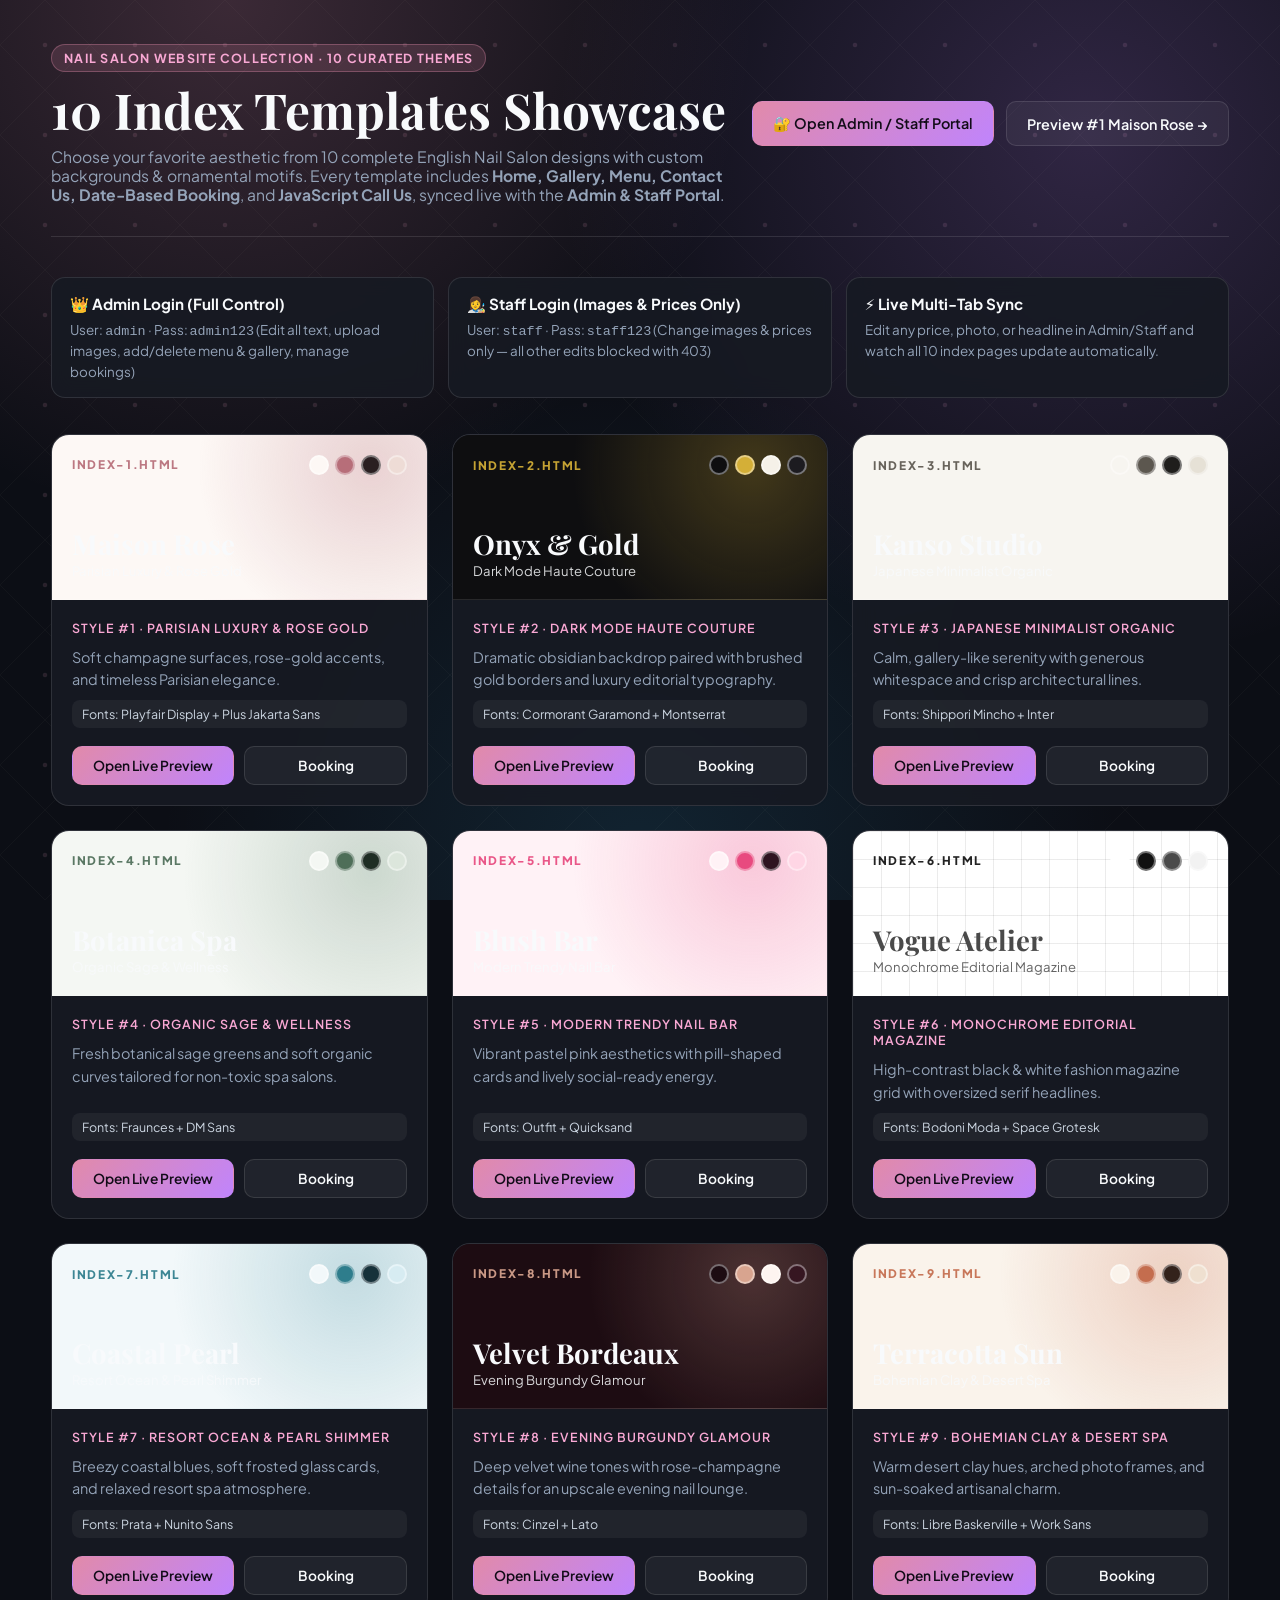
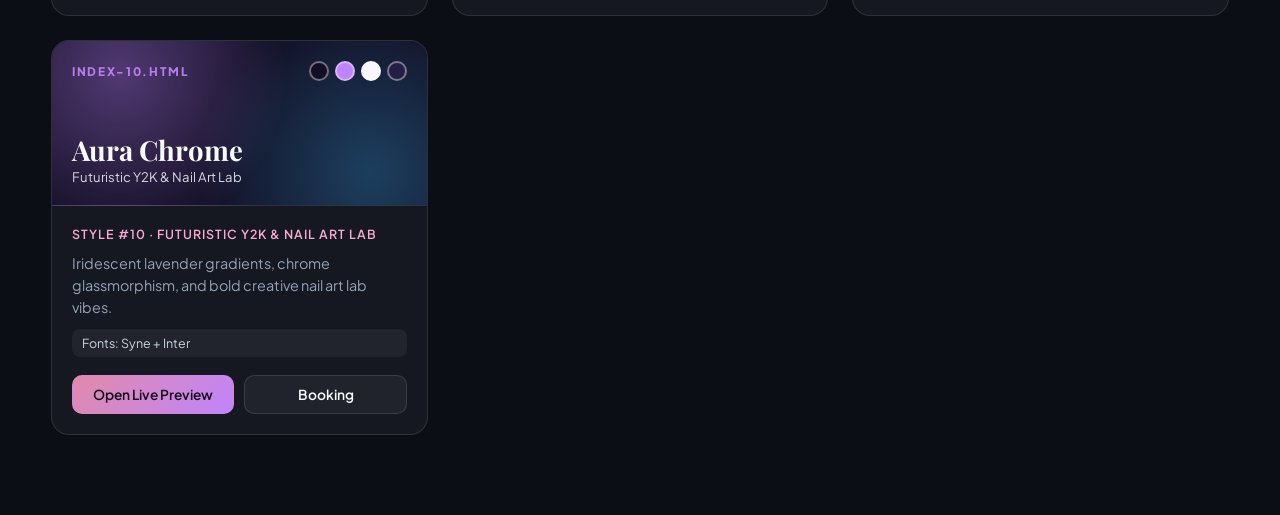
==== index.html @ 6213a68a "feat: add 10 themed Nail Salon index templates with backgrounds, motifs, and Admin/Staff portal" ====
<!DOCTYPE html>
<html lang="en">
<head>
  <meta charset="UTF-8" />
  <meta name="viewport" content="width=device-width, initial-scale=1.0" />
  <title>Nails Salon — 10 Index Design Showcase</title>
  <link rel="preconnect" href="https://fonts.googleapis.com" />
  <link rel="preconnect" href="https://fonts.gstatic.com" crossorigin />
  <link href="https://fonts.googleapis.com/css2?family=Playfair+Display:wght@600;700&family=Plus+Jakarta+Sans:wght@400;500;600;700&display=swap" rel="stylesheet" />
  <style>
    :root {
      --bg: #0c0e15;
      --surface: rgba(23, 26, 35, 0.9);
      --border: rgba(255, 255, 255, 0.11);
      --text: #f8fafc;
      --muted: #94a3b8;
      --accent: #e18aaa;
    }
    * { box-sizing: border-box; }
    body {
      margin: 0;
      font-family: 'Plus Jakarta Sans', system-ui, sans-serif;
      background-color: var(--bg);
      background-image:
        radial-gradient(circle at 18% 0%, rgba(225, 138, 170, 0.22), transparent 38%),
        radial-gradient(circle at 85% 15%, rgba(192, 132, 252, 0.2), transparent 40%),
        radial-gradient(circle at 50% 95%, rgba(56, 189, 248, 0.12), transparent 45%),
        url("data:image/svg+xml,%3Csvg xmlns='http://www.w3.org/2000/svg' width='90' height='90' viewBox='0 0 90 90'%3E%3Cg fill='none' stroke='%23ffffff' stroke-opacity='0.04' stroke-width='0.8'%3E%3Cpath d='M45 0 L90 45 L45 90 L0 45 Z'/%3E%3Ccircle cx='45' cy='45' r='2' fill='%23e18aaa' fill-opacity='0.14'/%3E%3C/g%3E%3C/svg%3E");
      background-attachment: fixed;
      color: var(--text);
      min-height: 100vh;
    }
    .wrap {
      width: min(1240px, 92vw);
      margin: 0 auto;
      padding: 44px 0 80px;
    }
    .topbar {
      display: flex;
      flex-wrap: wrap;
      align-items: center;
      justify-content: space-between;
      gap: 20px;
      padding-bottom: 32px;
      border-bottom: 1px solid var(--border);
      margin-bottom: 40px;
    }
    .badge {
      display: inline-block;
      background: rgba(225, 138, 170, 0.16);
      color: #f9a8d4;
      border: 1px solid rgba(225, 138, 170, 0.34);
      padding: 5px 12px;
      border-radius: 999px;
      font-size: 0.78rem;
      font-weight: 700;
      letter-spacing: 0.1em;
      text-transform: uppercase;
      margin-bottom: 10px;
    }
    h1 {
      font-family: 'Playfair Display', Georgia, serif;
      font-size: clamp(2rem, 4vw, 3.1rem);
      margin: 0 0 10px;
      line-height: 1.1;
    }
    .subtitle {
      color: var(--muted);
      max-width: 680px;
      margin: 0;
      font-size: 0.98rem;
    }
    .top-actions {
      display: flex;
      gap: 12px;
      flex-wrap: wrap;
    }
    .btn {
      display: inline-flex;
      align-items: center;
      gap: 8px;
      padding: 12px 20px;
      border-radius: 10px;
      font-weight: 600;
      font-size: 0.9rem;
      text-decoration: none;
      cursor: pointer;
      border: 1px solid transparent;
      transition: transform 0.18s ease, filter 0.2s ease;
    }
    .btn:hover { transform: translateY(-2px); }
    .btn-primary {
      background: linear-gradient(135deg, #e18aaa, #c084fc);
      color: #120c18;
    }
    .btn-outline {
      background: rgba(255, 255, 255, 0.05);
      border-color: var(--border);
      color: var(--text);
    }
    .info-strip {
      display: grid;
      grid-template-columns: repeat(auto-fit, minmax(220px, 1fr));
      gap: 14px;
      margin-bottom: 36px;
    }
    .info-pill {
      background: var(--surface);
      backdrop-filter: blur(10px);
      border: 1px solid var(--border);
      border-radius: 14px;
      padding: 16px 18px;
    }
    .info-pill strong { display: block; font-size: 0.95rem; margin-bottom: 4px; }
    .info-pill span { color: var(--muted); font-size: 0.84rem; }
    .grid {
      display: grid;
      grid-template-columns: repeat(auto-fill, minmax(340px, 1fr));
      gap: 24px;
    }
    .card {
      background: var(--surface);
      backdrop-filter: blur(12px);
      border: 1px solid var(--border);
      border-radius: 18px;
      overflow: hidden;
      display: flex;
      flex-direction: column;
      transition: transform 0.22s ease, border-color 0.22s ease, box-shadow 0.22s ease;
    }
    .card:hover {
      transform: translateY(-5px);
      border-color: rgba(225, 138, 170, 0.55);
      box-shadow: 0 18px 42px rgba(0, 0, 0, 0.35);
    }
    .preview-banner {
      height: 165px;
      padding: 20px;
      display: flex;
      flex-direction: column;
      justify-content: space-between;
      position: relative;
      border-bottom: 1px solid var(--border);
    }
    .preview-num {
      font-size: 0.74rem;
      font-weight: 800;
      letter-spacing: 0.14em;
      text-transform: uppercase;
      opacity: 0.92;
    }
    .preview-title {
      font-family: 'Playfair Display', Georgia, serif;
      font-size: 1.72rem;
      font-weight: 700;
    }
    .swatches { display: flex; gap: 6px; }
    .swatch {
      width: 20px;
      height: 20px;
      border-radius: 50%;
      border: 2px solid rgba(255, 255, 255, 0.4);
    }
    .card-body {
      padding: 20px;
      display: flex;
      flex-direction: column;
      gap: 10px;
      flex: 1;
    }
    .card-meta {
      font-size: 0.78rem;
      color: #f9a8d4;
      font-weight: 600;
      text-transform: uppercase;
      letter-spacing: 0.08em;
    }
    .card-desc {
      margin: 0;
      color: var(--muted);
      font-size: 0.9rem;
      line-height: 1.55;
      flex: 1;
    }
    .card-fonts {
      font-size: 0.78rem;
      color: #cbd5e1;
      background: rgba(255, 255, 255, 0.05);
      padding: 6px 10px;
      border-radius: 8px;
    }
    .card-actions {
      display: flex;
      gap: 10px;
      margin-top: 8px;
    }
    .card-actions .btn {
      flex: 1;
      justify-content: center;
      padding: 10px 14px;
      font-size: 0.86rem;
    }
  </style>
</head>
<body>
  <div class="wrap">
    <header class="topbar">
      <div>
        <span class="badge">Nail Salon Website Collection &middot; 10 Curated Themes</span>
        <h1>10 Index Templates Showcase</h1>
        <p class="subtitle">
          Choose your favorite aesthetic from 10 complete English Nail Salon designs with custom backgrounds &amp; ornamental motifs.
          Every template includes <strong>Home, Gallery, Menu, Contact Us, Date-Based Booking</strong>, and <strong>JavaScript Call Us</strong>,
          synced live with the <strong>Admin &amp; Staff Portal</strong>.
        </p>
      </div>
      <div class="top-actions">
        <a href="admin.html" class="btn btn-primary">🔐 Open Admin / Staff Portal</a>
        <a href="index-1.html" class="btn btn-outline">Preview #1 Maison Rose →</a>
      </div>
    </header>

    <section class="info-strip">
      <div class="info-pill">
        <strong>👑 Admin Login (Full Control)</strong>
        <span>User: <code>admin</code> &middot; Pass: <code>admin123</code> (Edit all text, upload images, add/delete menu &amp; gallery, manage bookings)</span>
      </div>
      <div class="info-pill">
        <strong>👩‍🎨 Staff Login (Images &amp; Prices Only)</strong>
        <span>User: <code>staff</code> &middot; Pass: <code>staff123</code> (Change images &amp; prices only — all other edits blocked with 403)</span>
      </div>
      <div class="info-pill">
        <strong>⚡ Live Multi-Tab Sync</strong>
        <span>Edit any price, photo, or headline in Admin/Staff and watch all 10 index pages update automatically.</span>
      </div>
    </section>

    <main class="grid" id="themes-grid"></main>
  </div>

  <script src="js/default-data.js"></script>
  <script>
    const PATTERNS = {
      1: `radial-gradient(circle at 85% 20%, rgba(183,110,121,0.28), transparent 50%), url("data:image/svg+xml,%3Csvg xmlns='http://www.w3.org/2000/svg' width='80' height='80' viewBox='0 0 80 80'%3E%3Cg fill='none' stroke='%23b76e79' stroke-opacity='0.18' stroke-width='1'%3E%3Cpath d='M40 8 C48 20,48 30,40 40 C32 30,32 20,40 8Z'/%3E%3Cpath d='M40 72 C48 60,48 50,40 40 C32 50,32 60,40 72Z'/%3E%3Cpath d='M8 40 C20 32,30 32,40 40 C30 48,20 48,8 40Z'/%3E%3Cpath d='M72 40 C60 32,50 32,40 40 C50 48,60 48,72 40Z'/%3E%3C/g%3E%3C/svg%3E")`,
      2: `radial-gradient(circle at 80% 20%, rgba(212,175,55,0.26), transparent 55%), url("data:image/svg+xml,%3Csvg xmlns='http://www.w3.org/2000/svg' width='60' height='60' viewBox='0 0 60 60'%3E%3Cpath d='M30 0 L60 30 L30 60 L0 30 Z' fill='none' stroke='%23d4af37' stroke-opacity='0.22'/%3E%3C/svg%3E")`,
      3: `url("data:image/svg+xml,%3Csvg xmlns='http://www.w3.org/2000/svg' width='64' height='32' viewBox='0 0 64 32'%3E%3Cg fill='none' stroke='%23524b42' stroke-opacity='0.16'%3E%3Cpath d='M0 32 A16 16 0 0 1 32 32 M6 32 A10 10 0 0 1 26 32'/%3E%3Cpath d='M32 32 A16 16 0 0 1 64 32 M38 32 A10 10 0 0 1 58 32'/%3E%3C/g%3E%3C/svg%3E")`,
      4: `radial-gradient(circle at 85% 25%, rgba(63,106,79,0.22), transparent 55%), url("data:image/svg+xml,%3Csvg xmlns='http://www.w3.org/2000/svg' width='70' height='70' viewBox='0 0 70 70'%3E%3Cpath d='M18 60 Q35 35 54 12' fill='none' stroke='%233f6a4f' stroke-opacity='0.2'/%3E%3Cpath d='M30 44 C18 40,18 28,32 32' fill='none' stroke='%233f6a4f' stroke-opacity='0.2'/%3E%3C/svg%3E")`,
      5: `radial-gradient(circle at 80% 20%, rgba(230,57,122,0.22), transparent 55%), url("data:image/svg+xml,%3Csvg xmlns='http://www.w3.org/2000/svg' width='60' height='60' viewBox='0 0 60 60'%3E%3Cpath d='M30 8 L32 15 L39 17 L32 19 L30 26 L28 19 L21 17 L28 15 Z' fill='%23e6397a' fill-opacity='0.22'/%3E%3C/svg%3E")`,
      6: `linear-gradient(to right, rgba(10,10,10,0.08) 1px, transparent 1px), linear-gradient(to bottom, rgba(10,10,10,0.08) 1px, transparent 1px)`,
      7: `radial-gradient(circle at 80% 20%, rgba(31,122,140,0.22), transparent 55%), url("data:image/svg+xml,%3Csvg xmlns='http://www.w3.org/2000/svg' width='80' height='40' viewBox='0 0 80 40'%3E%3Cpath d='M0 20 Q20 6 40 20 T80 20' fill='none' stroke='%231f7a8c' stroke-opacity='0.22'/%3E%3C/svg%3E")`,
      8: `radial-gradient(circle at 80% 20%, rgba(224,168,153,0.24), transparent 50%), url("data:image/svg+xml,%3Csvg xmlns='http://www.w3.org/2000/svg' width='64' height='64' viewBox='0 0 64 64'%3E%3Cpath d='M32 6 C42 18,42 26,32 32 C22 26,22 18,32 6Z M32 58 C42 46,42 38,32 32 C22 38,22 46,32 58Z' fill='none' stroke='%23e0a899' stroke-opacity='0.22'/%3E%3C/svg%3E")`,
      9: `radial-gradient(circle at 85% 20%, rgba(196,100,67,0.24), transparent 50%), url("data:image/svg+xml,%3Csvg xmlns='http://www.w3.org/2000/svg' width='70' height='70' viewBox='0 0 70 70'%3E%3Cpath d='M16 64 V32 A19 19 0 0 1 54 32 V64' fill='none' stroke='%23c46443' stroke-opacity='0.2'/%3E%3C/svg%3E")`,
      10: `radial-gradient(circle at 18% 20%, rgba(192,132,252,0.36), transparent 50%), radial-gradient(circle at 85% 80%, rgba(56,189,248,0.28), transparent 50%), url("data:image/svg+xml,%3Csvg xmlns='http://www.w3.org/2000/svg' width='64' height='64' viewBox='0 0 64 64'%3E%3Cpath d='M32 20 L34 30 L44 32 L34 34 L32 44 L30 34 L20 32 L30 30 Z' fill='%23f472b6' fill-opacity='0.34'/%3E%3C/svg%3E")`
    };

    const grid = document.getElementById('themes-grid');
    grid.innerHTML = window.NAIL_SALON_THEMES.map((t) => {
      const [bg, accent, text] = t.palette;
      const bgSize = t.id === 6 ? 'background-size: 28px 28px;' : '';
      return `
        <article class="card">
          <div class="preview-banner" style="background-color:${bg};background-image:${PATTERNS[t.id]};${bgSize}color:${text};">
            <div style="display:flex;justify-content:space-between;align-items:center;">
              <span class="preview-num" style="color:${accent};">INDEX-${t.id}.HTML</span>
              <div class="swatches">
                ${t.palette.map((c) => `<span class="swatch" style="background:${c};" title="${c}"></span>`).join('')}
              </div>
            </div>
            <div>
              <div class="preview-title">${t.name}</div>
              <div style="font-size:0.82rem;opacity:0.85;">${t.style}</div>
            </div>
          </div>
          <div class="card-body">
            <div class="card-meta">Style #${t.id} &middot; ${t.style}</div>
            <p class="card-desc">${t.description}</p>
            <div class="card-fonts">Fonts: ${t.fonts}</div>
            <div class="card-actions">
              <a href="${t.file}" class="btn btn-primary">Open Live Preview</a>
              <a href="${t.file}#booking" class="btn btn-outline">Booking</a>
            </div>
          </div>
        </article>
      `;
    }).join('');
  </script>
</body>
</html>
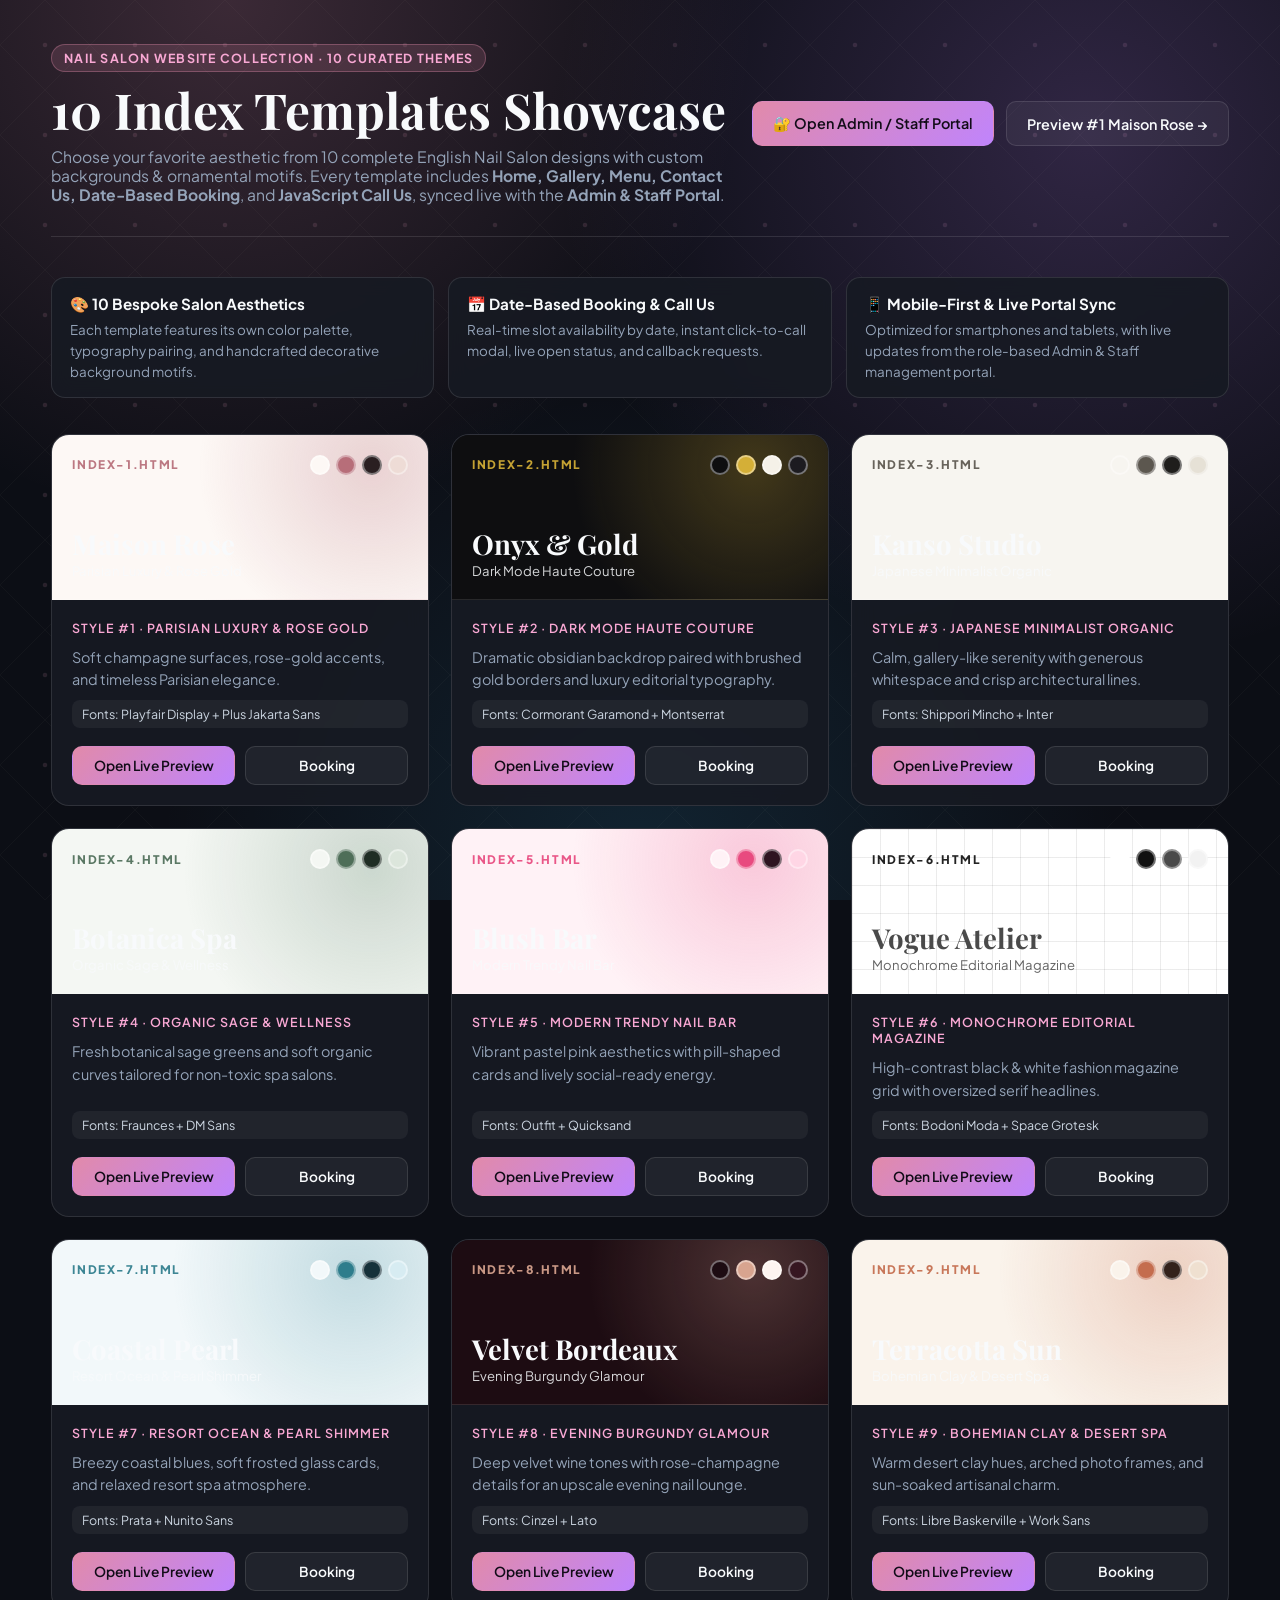
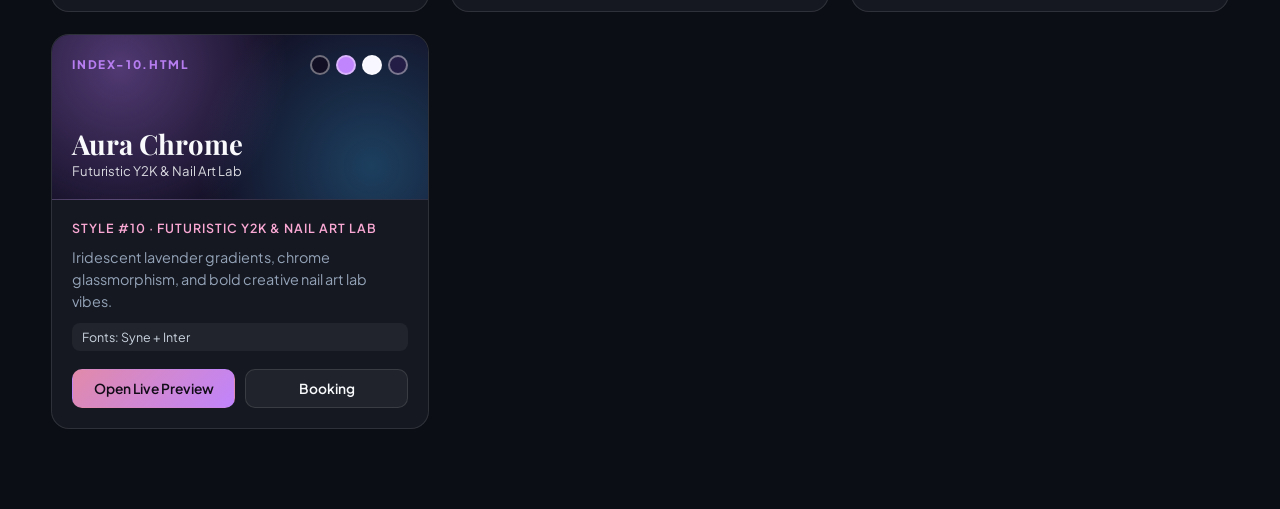
==== commit f791872a: "chore: hide credential hints on UI and optimize mobile responsiveness" ====
--- a/index.html
+++ b/index.html
@@ -115,8 +115,19 @@
     .info-pill span { color: var(--muted); font-size: 0.84rem; }
     .grid {
       display: grid;
-      grid-template-columns: repeat(auto-fill, minmax(340px, 1fr));
-      gap: 24px;
+      grid-template-columns: repeat(auto-fill, minmax(min(100%, 310px), 1fr));
+      gap: 22px;
+    }
+    @media (max-width: 768px) {
+      body { background-attachment: scroll; }
+      .wrap { padding: 28px 0 60px; }
+      .topbar { padding-bottom: 24px; margin-bottom: 26px; }
+      .top-actions { width: 100%; }
+      .top-actions .btn { flex: 1; justify-content: center; min-height: 44px; }
+      .preview-banner { height: 148px; padding: 16px; }
+      .preview-title { font-size: 1.48rem; }
+      .card-body { padding: 16px; }
+      .card-actions .btn { min-height: 42px; }
     }
     .card {
       background: var(--surface);
@@ -222,16 +233,16 @@
 
     <section class="info-strip">
       <div class="info-pill">
-        <strong>👑 Admin Login (Full Control)</strong>
-        <span>User: <code>admin</code> &middot; Pass: <code>admin123</code> (Edit all text, upload images, add/delete menu &amp; gallery, manage bookings)</span>
+        <strong>🎨 10 Bespoke Salon Aesthetics</strong>
+        <span>Each template features its own color palette, typography pairing, and handcrafted decorative background motifs.</span>
       </div>
       <div class="info-pill">
-        <strong>👩‍🎨 Staff Login (Images &amp; Prices Only)</strong>
-        <span>User: <code>staff</code> &middot; Pass: <code>staff123</code> (Change images &amp; prices only — all other edits blocked with 403)</span>
+        <strong>📅 Date-Based Booking &amp; Call Us</strong>
+        <span>Real-time slot availability by date, instant click-to-call modal, live open status, and callback requests.</span>
       </div>
       <div class="info-pill">
-        <strong>⚡ Live Multi-Tab Sync</strong>
-        <span>Edit any price, photo, or headline in Admin/Staff and watch all 10 index pages update automatically.</span>
+        <strong>📱 Mobile-First &amp; Live Portal Sync</strong>
+        <span>Optimized for smartphones and tablets, with live updates from the role-based Admin &amp; Staff management portal.</span>
       </div>
     </section>
 
